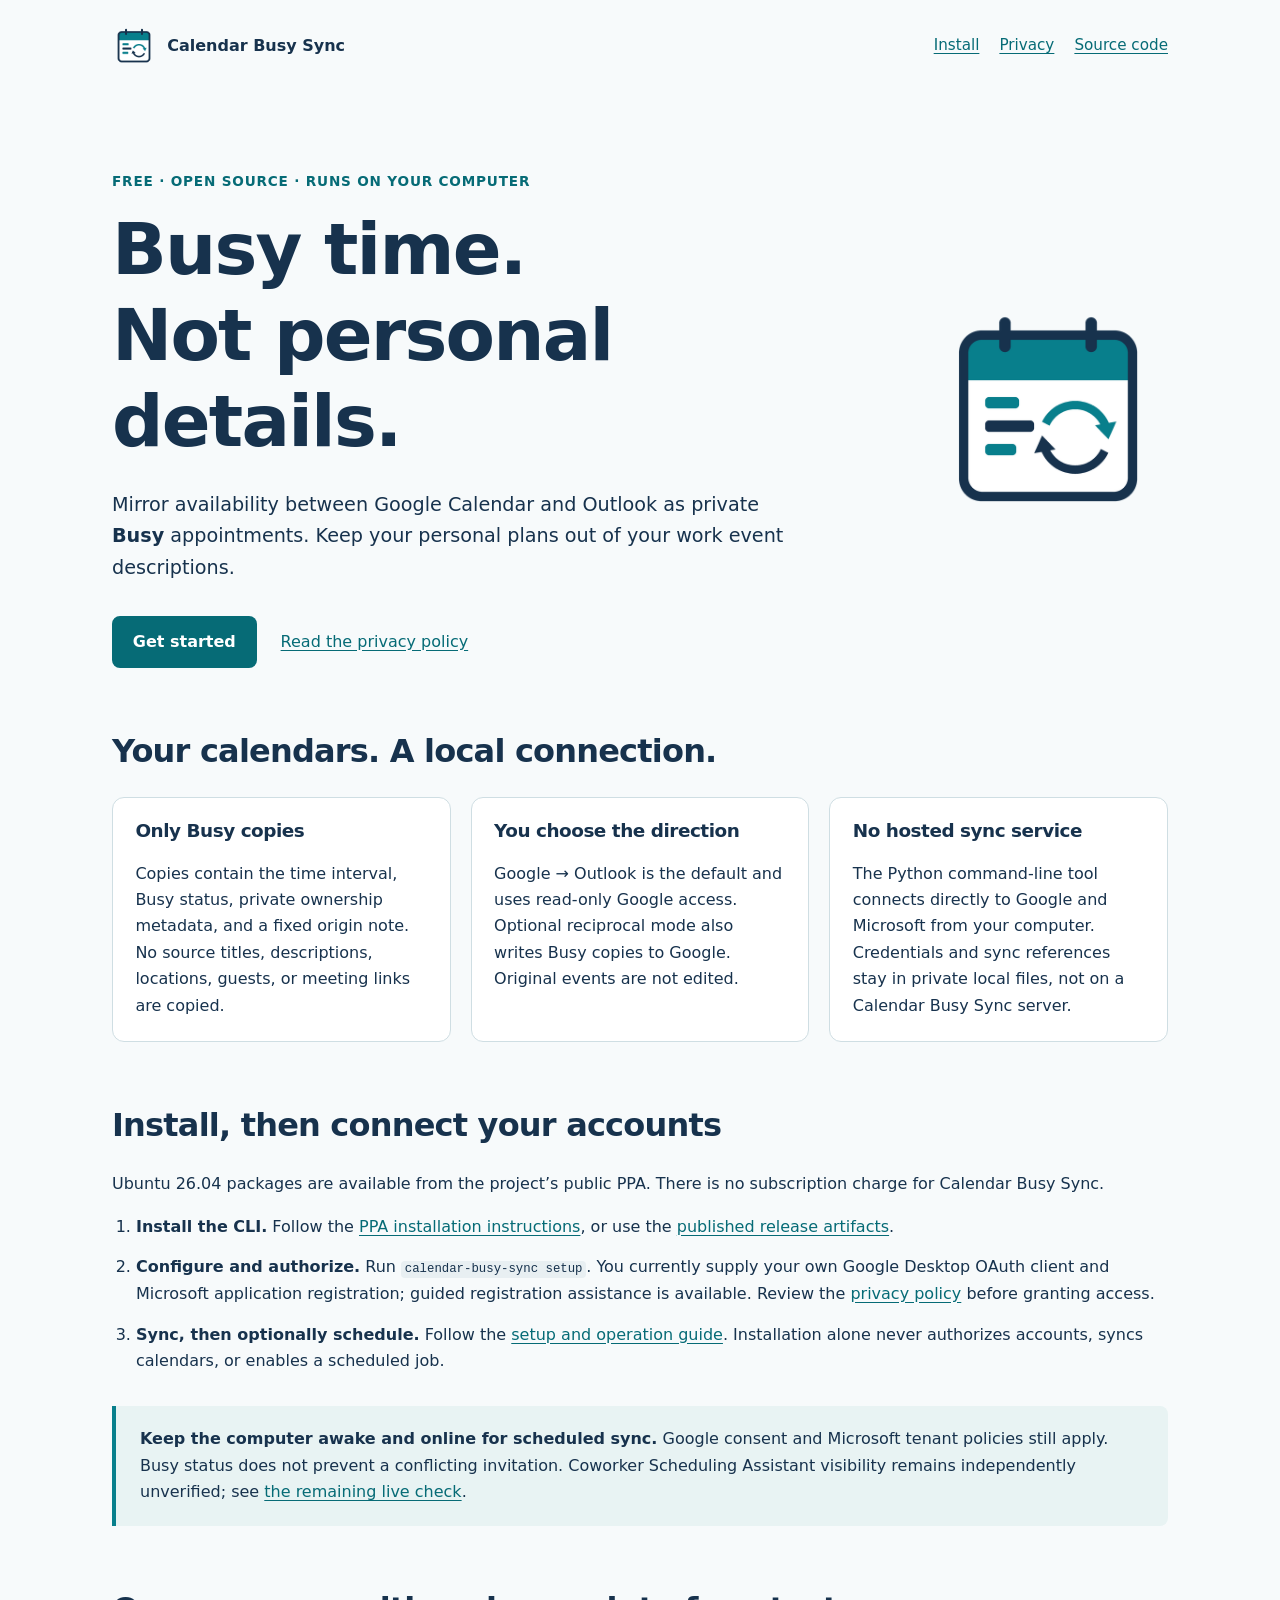
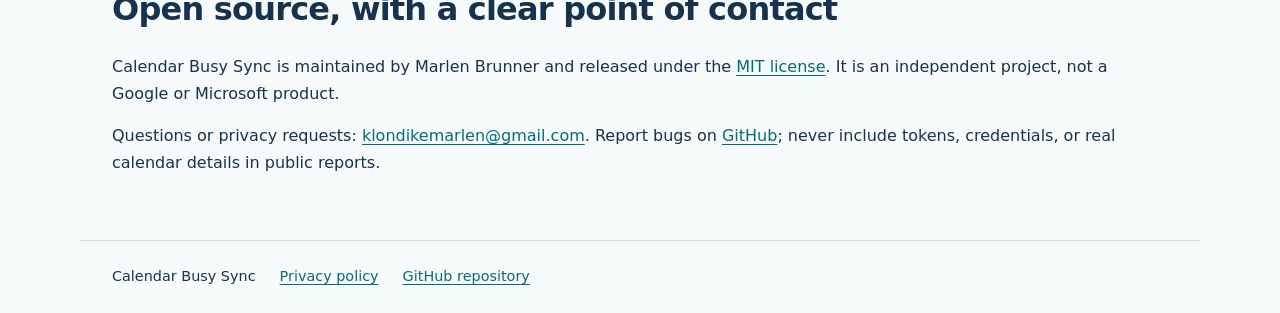
==== site/index.html @ 8c3fb881 ":sparkles: Explain local calendar sync and privacy on a public website." ====
<!doctype html>
<html lang="en">
<head>
  <meta charset="utf-8">
  <meta name="viewport" content="width=device-width, initial-scale=1">
  <meta name="description" content="Calendar Busy Sync is a free, open-source local tool that mirrors availability between Google Calendar and Outlook as private Busy appointments.">
  <title>Calendar Busy Sync — Private busy-time mirroring</title>
  <link rel="icon" type="image/png" href="logo.png">
  <link rel="stylesheet" href="styles.css">
</head>
<body>
  <a class="skip-link" href="#main">Skip to content</a>
  <header class="site-header">
    <a class="brand" href="./"><img src="logo.png" width="44" height="44" alt="">Calendar Busy Sync</a>
    <nav aria-label="Main navigation">
      <a href="#install">Install</a>
      <a href="privacy/">Privacy</a>
      <a href="https://github.com/klondikemarlen/calendar-busy-sync">Source code</a>
    </nav>
  </header>
  <main id="main">
    <section class="hero" aria-labelledby="intro">
      <div>
        <p class="eyebrow">Free · Open source · Runs on your computer</p>
        <h1 id="intro">Busy time.<br>Not personal details.</h1>
        <p class="lede">Mirror availability between Google Calendar and Outlook as private <strong>Busy</strong> appointments. Keep your personal plans out of your work event descriptions.</p>
        <div class="actions">
          <a class="button" href="#install">Get started</a>
          <a href="privacy/">Read the privacy policy</a>
        </div>
      </div>
      <img class="hero-logo" src="logo.png" width="240" height="240" alt="Calendar with busy blocks and synchronization arrows">
    </section>
    <section aria-labelledby="how-it-works">
      <h2 id="how-it-works">Your calendars. A local connection.</h2>
      <div class="cards">
        <article>
          <h3>Only Busy copies</h3>
          <p>Copies contain the time interval, Busy status, private ownership metadata, and a fixed origin note. No source titles, descriptions, locations, guests, or meeting links are copied.</p>
        </article>
        <article>
          <h3>You choose the direction</h3>
          <p>Google → Outlook is the default and uses read-only Google access. Optional reciprocal mode also writes Busy copies to Google. Original events are not edited.</p>
        </article>
        <article>
          <h3>No hosted sync service</h3>
          <p>The Python command-line tool connects directly to Google and Microsoft from your computer. Credentials and sync references stay in private local files, not on a Calendar Busy Sync server.</p>
        </article>
      </div>
    </section>
    <section id="install" aria-labelledby="install-title">
      <h2 id="install-title">Install, then connect your accounts</h2>
      <p>Ubuntu 26.04 packages are available from the project’s public PPA. There is no subscription charge for Calendar Busy Sync.</p>
      <ol class="steps">
        <li><strong>Install the CLI.</strong> Follow the <a href="https://github.com/klondikemarlen/calendar-busy-sync/blob/main/docs/packaging.md#install-from-the-ppa">PPA installation instructions</a>, or use the <a href="https://github.com/klondikemarlen/calendar-busy-sync/releases">published release artifacts</a>.</li>
        <li><strong>Configure and authorize.</strong> Run <code>calendar-busy-sync setup</code>. You currently supply your own Google Desktop OAuth client and Microsoft application registration; guided registration assistance is available. Review the <a href="privacy/">privacy policy</a> before granting access.</li>
        <li><strong>Sync, then optionally schedule.</strong> Follow the <a href="https://github.com/klondikemarlen/calendar-busy-sync/blob/main/docs/usage.md">setup and operation guide</a>. Installation alone never authorizes accounts, syncs calendars, or enables a scheduled job.</li>
      </ol>
      <aside class="notice" aria-label="Operating limits">
        <p><strong>Keep the computer awake and online for scheduled sync.</strong> Google consent and Microsoft tenant policies still apply. Busy status does not prevent a conflicting invitation. Coworker Scheduling Assistant visibility remains independently unverified; see <a href="https://github.com/klondikemarlen/calendar-busy-sync/issues/1">the remaining live check</a>.</p>
      </aside>
    </section>
    <section aria-labelledby="support">
      <h2 id="support">Open source, with a clear point of contact</h2>
      <p>Calendar Busy Sync is maintained by Marlen Brunner and released under the <a href="https://github.com/klondikemarlen/calendar-busy-sync/blob/main/LICENSE">MIT license</a>. It is an independent project, not a Google or Microsoft product.</p>
      <p>Questions or privacy requests: <a href="mailto:klondikemarlen@gmail.com">klondikemarlen@gmail.com</a>. Report bugs on <a href="https://github.com/klondikemarlen/calendar-busy-sync/issues">GitHub</a>; never include tokens, credentials, or real calendar details in public reports.</p>
    </section>
  </main>
  <footer class="site-footer">
    <span>Calendar Busy Sync</span>
    <a href="privacy/">Privacy policy</a>
    <a href="https://github.com/klondikemarlen/calendar-busy-sync">GitHub repository</a>
  </footer>
</body>
</html>
---- site/styles.css ----
:root {
  color-scheme: light;
  font-family: system-ui, -apple-system, BlinkMacSystemFont, "Segoe UI", sans-serif;
  color: #17324d;
  background: #f7fafb;
  line-height: 1.65;
}

* { box-sizing: border-box; }
body { margin: 0; }
a { color: #066b76; text-underline-offset: 0.2em; }
a:hover { text-decoration-thickness: 0.15em; }
a:focus-visible { outline: 3px solid #b04e00; outline-offset: 5px; }
img { max-width: 100%; height: auto; }
p, li, a, code { overflow-wrap: anywhere; }
h1, h2, h3 { line-height: 1.2; letter-spacing: -0.025em; }
h1 { font-size: clamp(2.5rem, 6vw, 4.5rem); margin: 0 0 1.5rem; }
h2 { font-size: clamp(1.6rem, 3vw, 2rem); }
h3 { font-size: 1.15rem; }
code { font-size: 0.95em; background: #e8eff2; padding: 0.1em 0.3em; border-radius: 4px; }

.site-header, main, .site-footer { max-width: 1120px; margin-inline: auto; padding-inline: 2rem; }
.site-header { display: flex; align-items: center; justify-content: space-between; gap: 1.5rem; padding-block: 1.5rem; }
.brand { display: flex; align-items: center; gap: 0.7rem; color: #17324d; font-weight: 750; text-decoration: none; }
.brand img { flex-shrink: 0; }
nav { display: flex; flex-wrap: wrap; gap: 1.25rem; }
nav a { font-size: 0.95rem; }
[aria-current="page"] { font-weight: 750; }
section { margin-bottom: 4rem; }
.hero { display: grid; grid-template-columns: minmax(0, 1fr) 240px; gap: 3rem; align-items: center; padding-top: 4rem; }
.eyebrow { color: #066b76; font-size: 0.85rem; font-weight: 750; letter-spacing: 0.06em; text-transform: uppercase; }
.lede { font-size: 1.2rem; max-width: 44rem; }
.actions { display: flex; align-items: center; flex-wrap: wrap; gap: 1.5rem; margin-top: 2rem; }
.button { display: inline-block; padding: 0.8rem 1.3rem; background: #066b76; border-radius: 8px; color: white; font-weight: 700; text-decoration: none; }
.button:hover { background: #084f57; }
.cards { display: grid; grid-template-columns: repeat(3, minmax(0, 1fr)); gap: 1.25rem; }
.cards article { padding: 1.4rem; background: white; border: 1px solid #cfdee3; border-radius: 12px; }
.cards h3 { margin-top: 0; }
.cards p { margin-bottom: 0; }
.steps { padding-left: 1.5rem; }
.steps li, .policy li { margin-bottom: 0.9rem; }
.notice { background: #e8f3f3; border-left: 4px solid #087f8c; padding: 0.25rem 1.5rem; margin-top: 2rem; border-radius: 0 8px 8px 0; }
.site-footer { display: flex; flex-wrap: wrap; gap: 1.5rem; border-top: 1px solid #cfdee3; padding-block: 1.5rem; font-size: 0.9rem; }
.policy { max-width: 850px; padding-block: 3rem; }
.policy h1 { font-size: clamp(2.4rem, 6vw, 3.5rem); }
.policy h2 { margin-top: 2.5rem; }
.skip-link { position: absolute; left: 1rem; top: -6rem; background: white; padding: 0.75rem 1rem; z-index: 1; }
.skip-link:focus { top: 1rem; }

@media (max-width: 720px) {
  .site-header, main, .site-footer { padding-inline: 1.25rem; }
  .site-header { align-items: flex-start; flex-direction: column; gap: 1rem; }
  .hero { grid-template-columns: 1fr; gap: 2rem; padding-top: 2rem; }
  .hero-logo { width: 140px; grid-row: 1; }
  .cards { grid-template-columns: 1fr; }
  section { margin-bottom: 3rem; }
  .policy { padding-top: 1.5rem; }
}
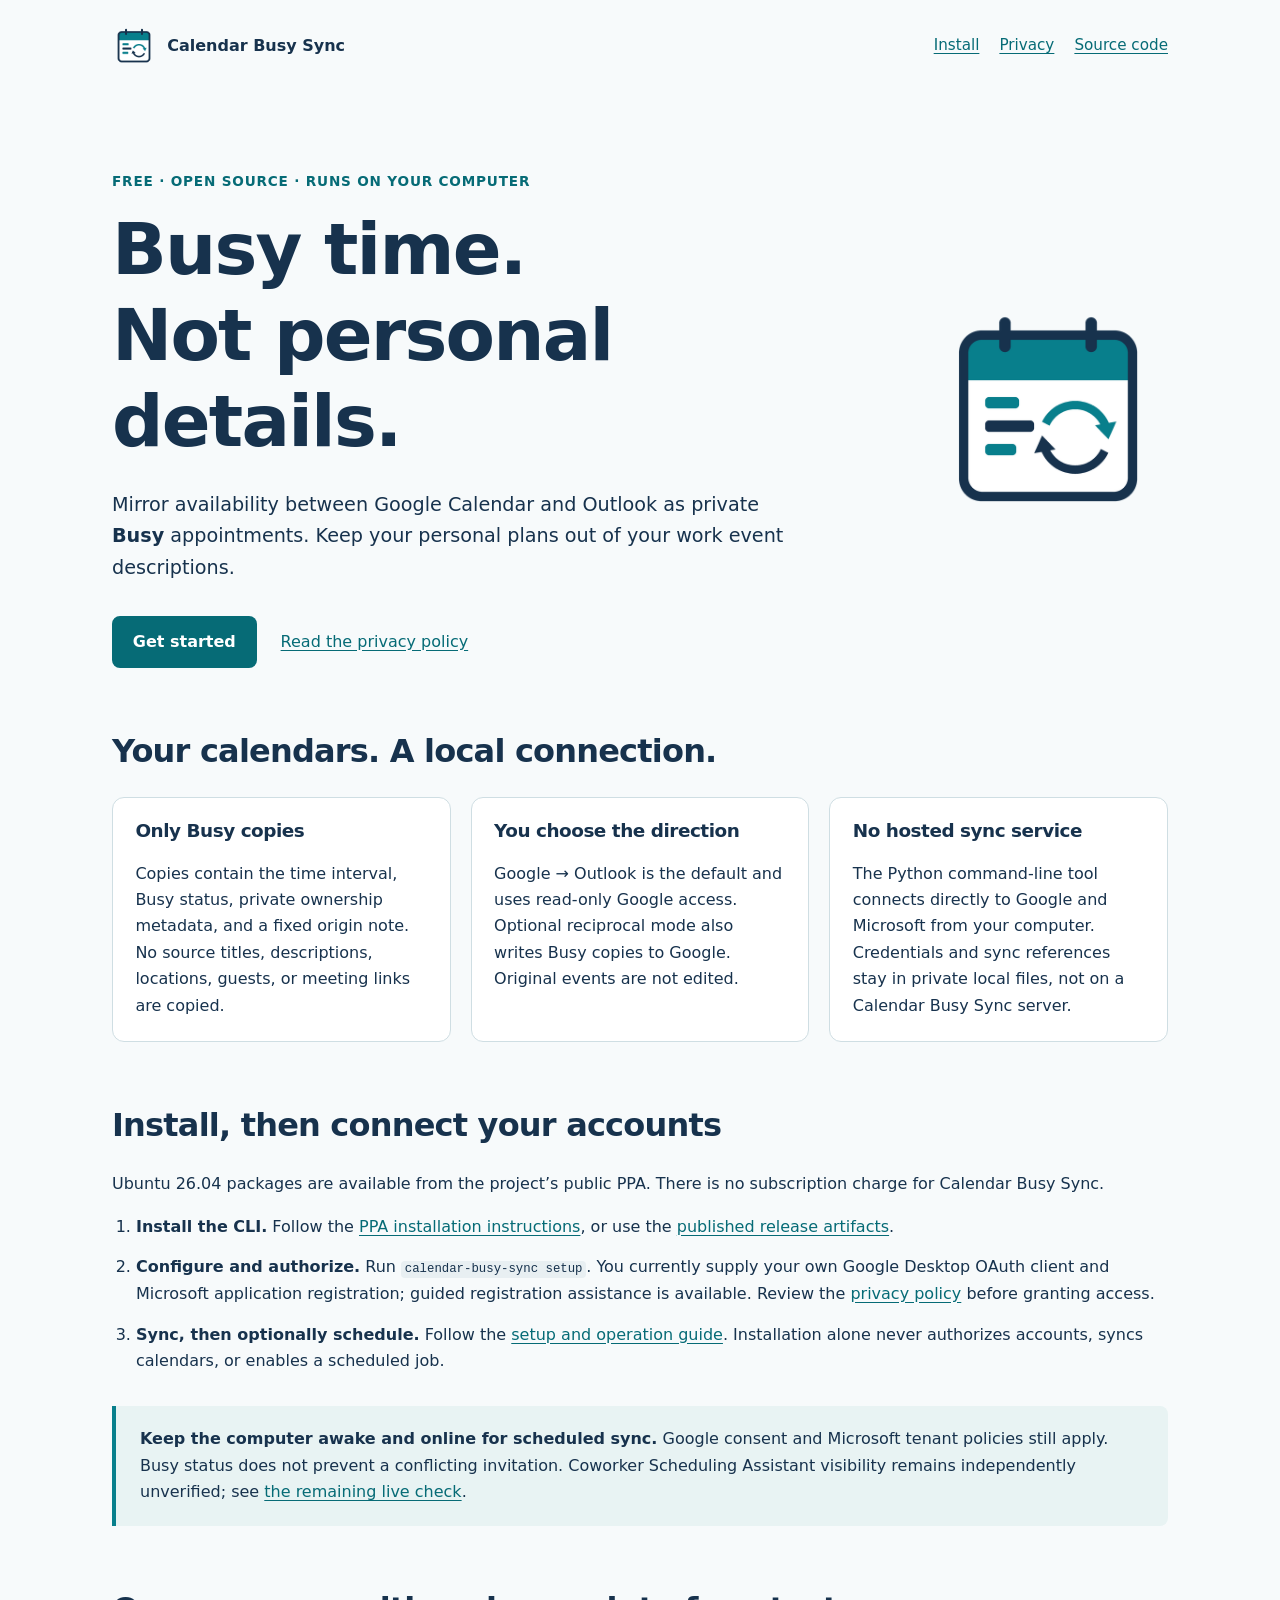
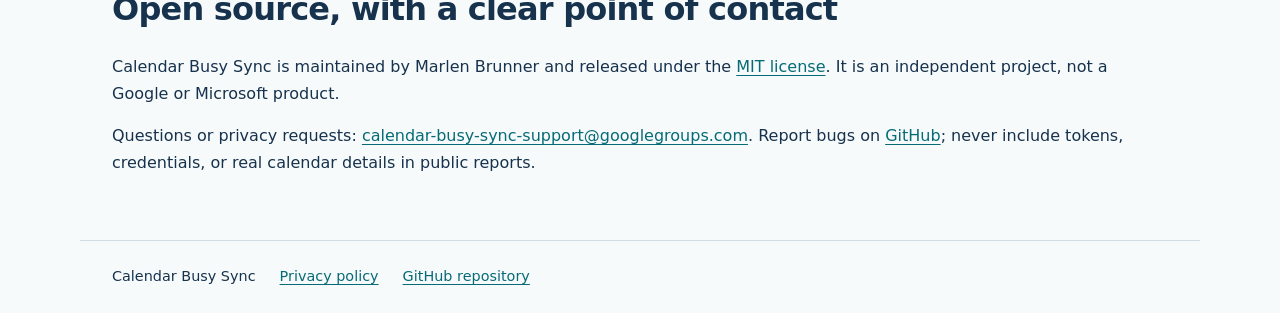
==== commit 799bdffa: ":memo: Route public contact through the support group." ====
--- a/site/index.html
+++ b/site/index.html
@@ -63,7 +63,7 @@
     <section aria-labelledby="support">
       <h2 id="support">Open source, with a clear point of contact</h2>
       <p>Calendar Busy Sync is maintained by Marlen Brunner and released under the <a href="https://github.com/klondikemarlen/calendar-busy-sync/blob/main/LICENSE">MIT license</a>. It is an independent project, not a Google or Microsoft product.</p>
-      <p>Questions or privacy requests: <a href="mailto:klondikemarlen@gmail.com">klondikemarlen@gmail.com</a>. Report bugs on <a href="https://github.com/klondikemarlen/calendar-busy-sync/issues">GitHub</a>; never include tokens, credentials, or real calendar details in public reports.</p>
+      <p>Questions or privacy requests: <a href="mailto:calendar-busy-sync-support@googlegroups.com">calendar-busy-sync-support@googlegroups.com</a>. Report bugs on <a href="https://github.com/klondikemarlen/calendar-busy-sync/issues">GitHub</a>; never include tokens, credentials, or real calendar details in public reports.</p>
     </section>
   </main>
   <footer class="site-footer">
